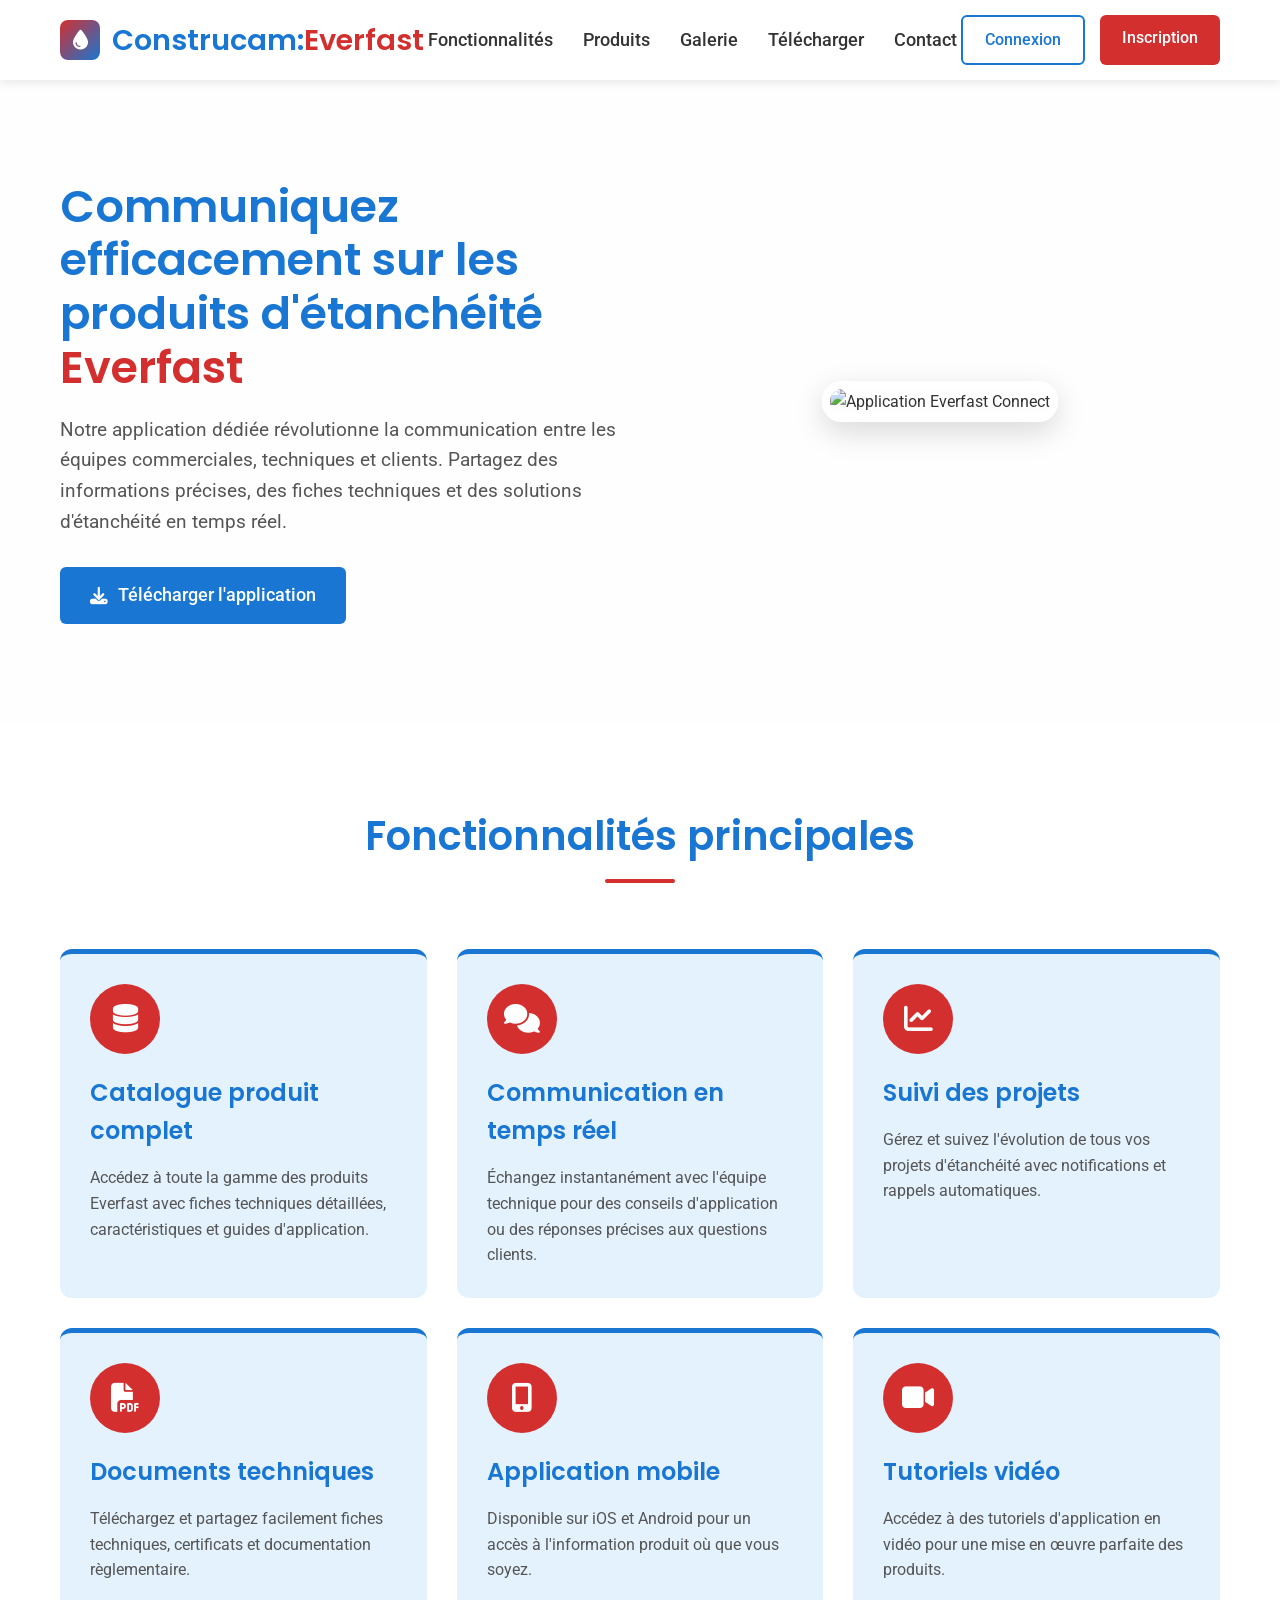
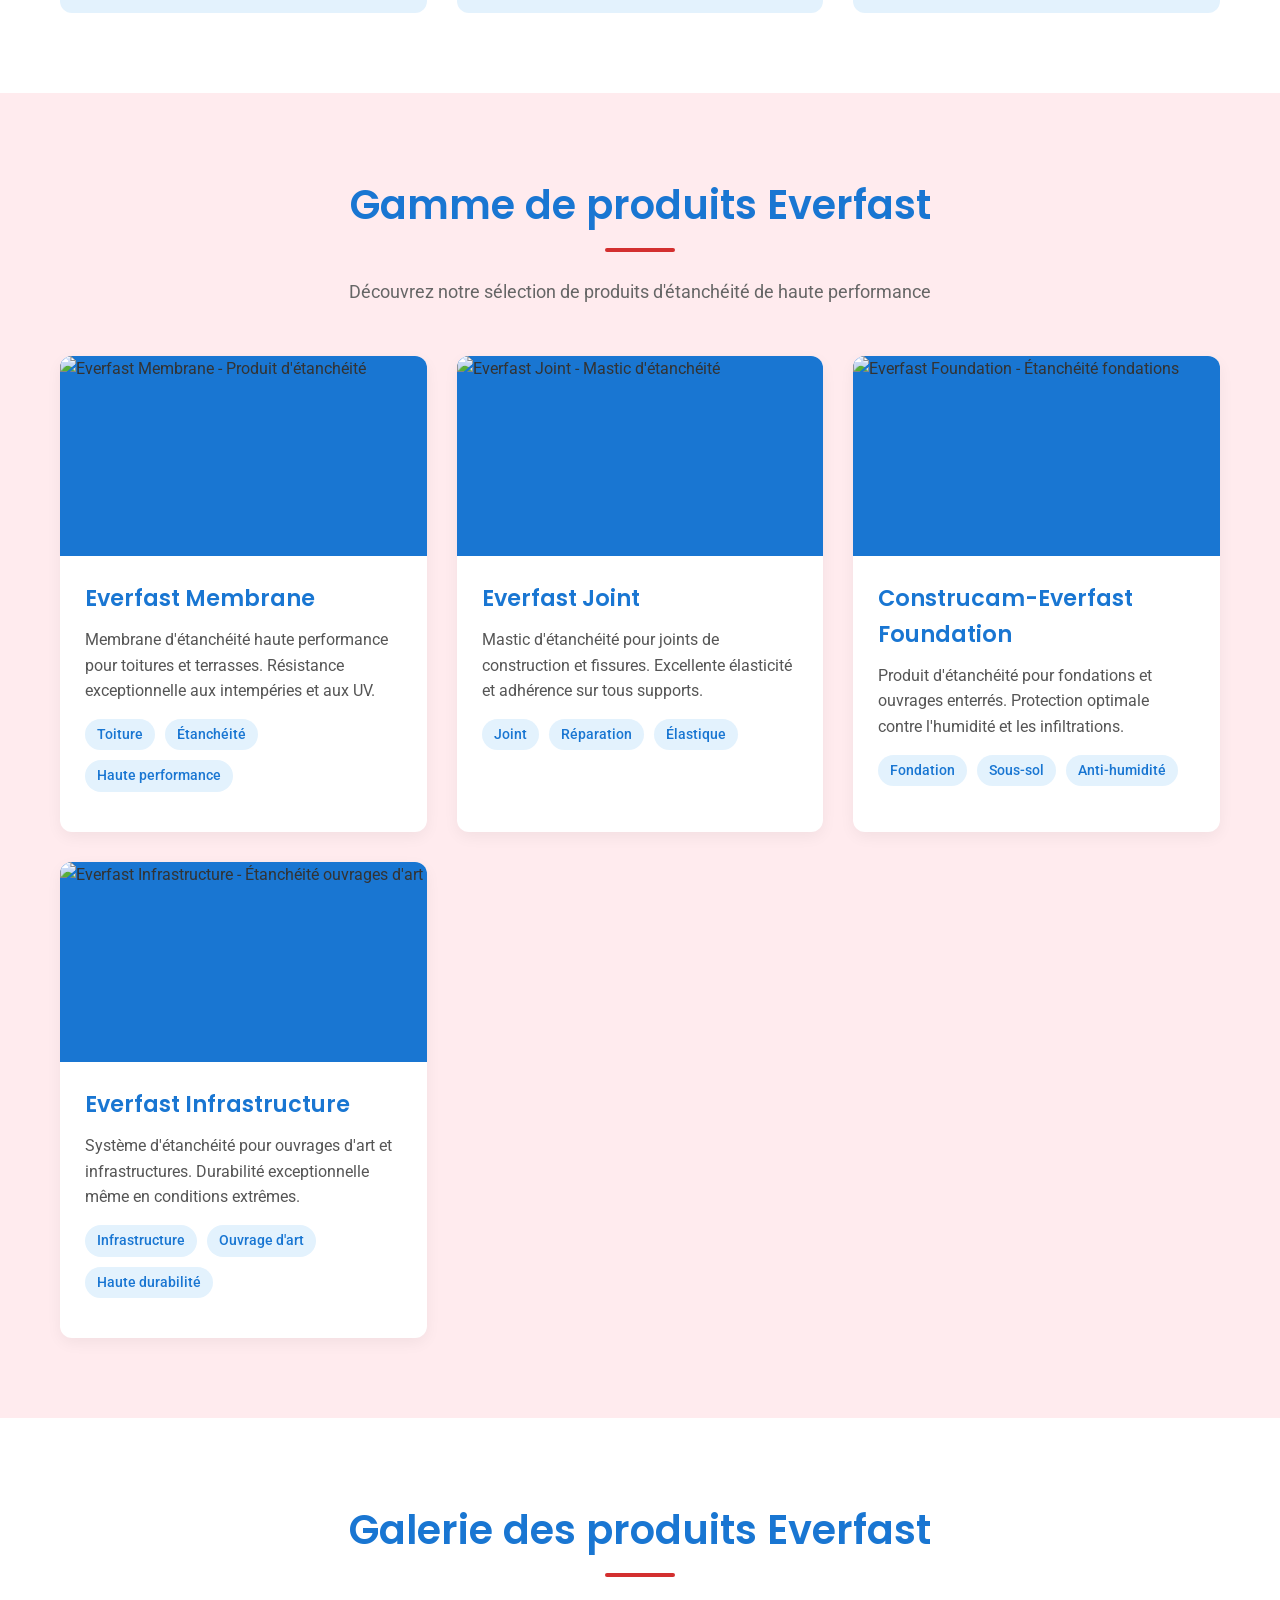
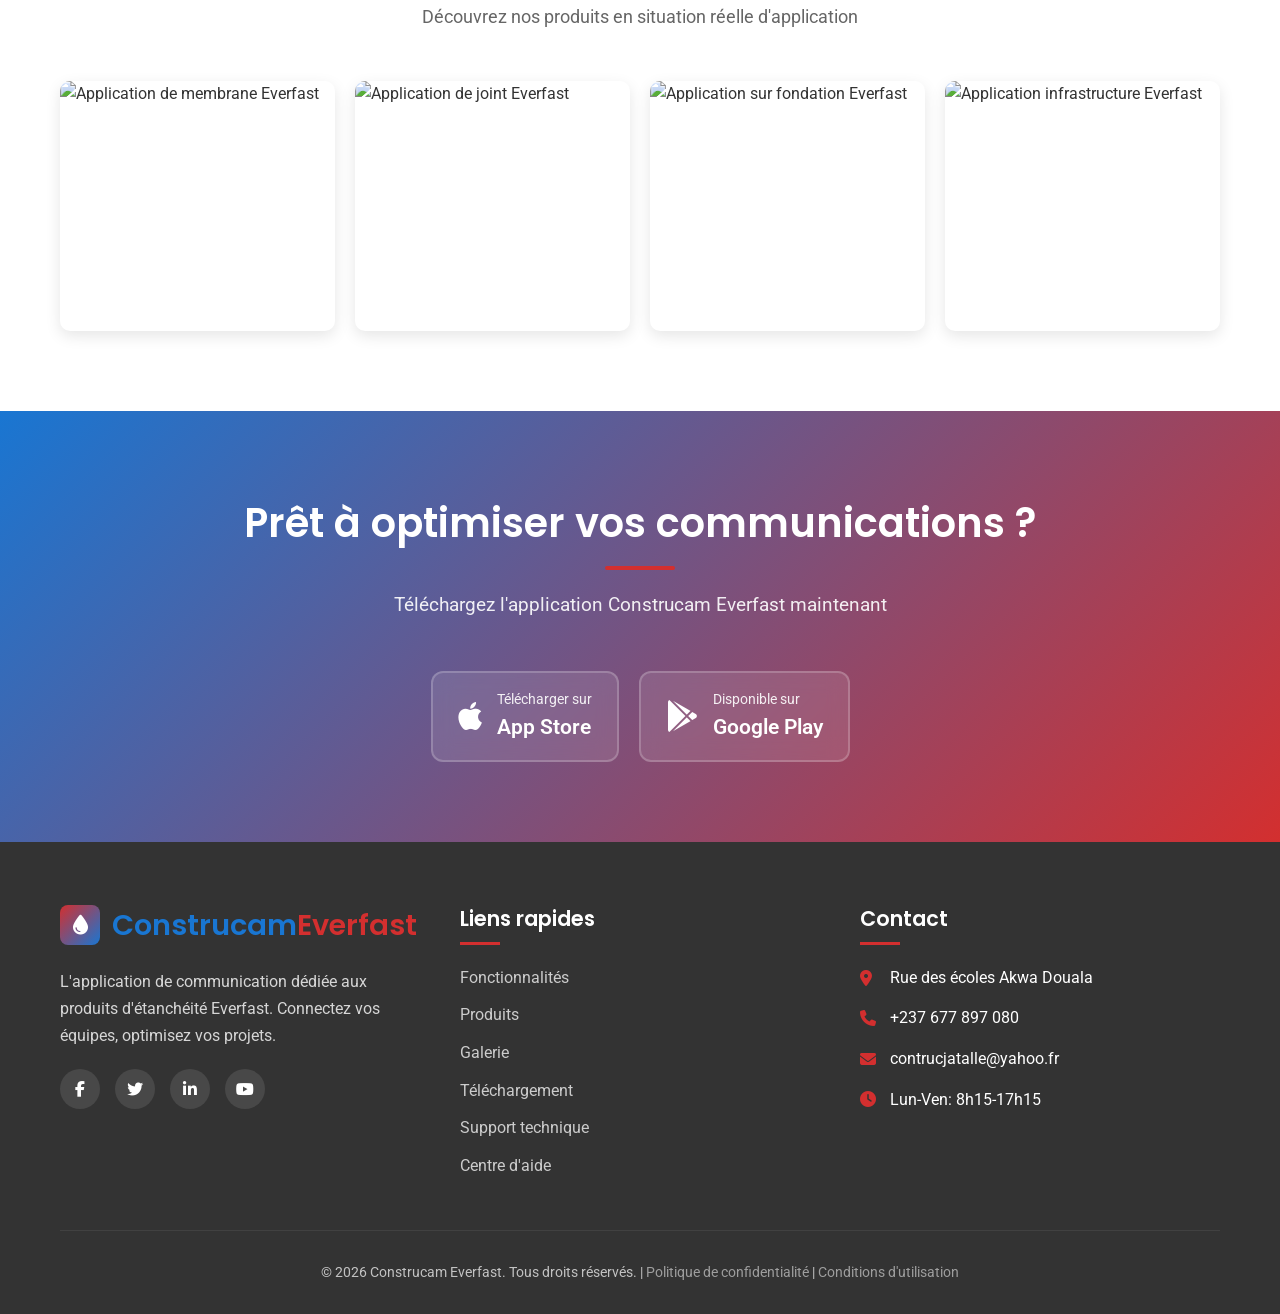
==== index.html @ f78582ef "Update index.html" ====
<!DOCTYPE html>
<html lang="fr">
<head>
    <meta charset="UTF-8">
    <meta name="viewport" content="width=device-width, initial-scale=1.0">
    <meta name="description" content="Plateforme de communication dédiée aux produits d'étanchéité Everfast">
    <title>Construcam Everfast - Plateforme de Communication</title>
    <link rel="stylesheet" href="https://cdnjs.cloudflare.com/ajax/libs/font-awesome/6.4.0/css/all.min.css">
    <link href="https://fonts.googleapis.com/css2?family=Poppins:wght@300;400;500;600;700&family=Roboto:wght@300;400;500;700&display=swap" rel="stylesheet">
    <link rel="stylesheet" href="style.css">
</head>
<body>
    <!-- Header -->
    <header>
        <div class="container">
            <div class="header-content">
                <div class="logo">
                    <div class="logo-icon">
                        <i class="fas fa-tint"></i>
                    </div>
                    <div class="logo-text">
                        <h1>Construcam:<span>Everfast</span></h1>
                    </div>
                </div>
                
                <nav>
                    <ul>
                        <li><a href="#features">Fonctionnalités</a></li>
                        <li><a href="#products">Produits</a></li>
                        <li><a href="#gallery">Galerie</a></li>
                        <li><a href="#download">Télécharger</a></li>
                        <li><a href="#contact">Contact</a></li>
                    </ul>
                </nav>
                
                <div class="auth-buttons">
                    <a href="#" class="btn btn-login">Connexion</a>
                    <a href="#" class="btn btn-register">Inscription</a>
                </div>
            </div>
        </div>
    </header>

    <!-- Hero Section -->
    <section class="hero" id="hero">
        <div class="container">
            <div class="hero-content">
                <div class="hero-text">
                    <h2>Communiquez efficacement sur les produits d'étanchéité <span>Everfast</span></h2>
                    <p>Notre application dédiée révolutionne la communication entre les équipes commerciales, techniques et clients. Partagez des informations précises, des fiches techniques et des solutions d'étanchéité en temps réel.</p>
                    <a href="#download" class="btn btn-download">
                        <i class="fas fa-download"></i> Télécharger l'application
                    </a>
                </div>
                <div class="hero-image">
                    <img src="https://images.unsplash.com/photo-1551650975-87deedd944c3?ixlib=rb-4.0.3&auto=format&fit=crop&w=600&q=80" alt="Application Everfast Connect" class="app-mockup">
                </div>
            </div>
        </div>
    </section>

    <!-- Features Section -->
    <section class="features" id="features">
        <div class="container">
            <div class="section-title">
                <h2>Fonctionnalités principales</h2>
            </div>
            
            <div class="features-grid">
                <div class="feature-card">
                    <div class="feature-icon">
                        <i class="fas fa-database"></i>
                    </div>
                    <h3>Catalogue produit complet</h3>
                    <p>Accédez à toute la gamme des produits Everfast avec fiches techniques détaillées, caractéristiques et guides d'application.</p>
                </div>
                
                <div class="feature-card">
                    <div class="feature-icon">
                        <i class="fas fa-comments"></i>
                    </div>
                    <h3>Communication en temps réel</h3>
                    <p>Échangez instantanément avec l'équipe technique pour des conseils d'application ou des réponses précises aux questions clients.</p>
                </div>
                
                <div class="feature-card">
                    <div class="feature-icon">
                        <i class="fas fa-chart-line"></i>
                    </div>
                    <h3>Suivi des projets</h3>
                    <p>Gérez et suivez l'évolution de tous vos projets d'étanchéité avec notifications et rappels automatiques.</p>
                </div>
                
                <div class="feature-card">
                    <div class="feature-icon">
                        <i class="fas fa-file-pdf"></i>
                    </div>
                    <h3>Documents techniques</h3>
                    <p>Téléchargez et partagez facilement fiches techniques, certificats et documentation règlementaire.</p>
                </div>
                
                <div class="feature-card">
                    <div class="feature-icon">
                        <i class="fas fa-mobile-alt"></i>
                    </div>
                    <h3>Application mobile</h3>
                    <p>Disponible sur iOS et Android pour un accès à l'information produit où que vous soyez.</p>
                </div>
                
                <div class="feature-card">
                    <div class="feature-icon">
                        <i class="fas fa-video"></i>
                    </div>
                    <h3>Tutoriels vidéo</h3>
                    <p>Accédez à des tutoriels d'application en vidéo pour une mise en œuvre parfaite des produits.</p>
                </div>
            </div>
        </div>
    </section>

    <!-- Products Section -->
<section class="products" id="products">
    <div class="container">
        <div class="section-title">
            <h2>Gamme de produits Everfast</h2>
            <p>Découvrez notre sélection de produits d'étanchéité de haute performance</p>
        </div>
        
        <div class="products-grid">
            <!-- Produit 1 -->
            <div class="product-card">
                <div class="product-image">
                    <img src="images/product/product1.jpg" alt="Everfast Membrane - Produit d'étanchéité">
                </div>
                <div class="product-content">
                    <h3>Everfast Membrane</h3>
                    <p>Membrane d'étanchéité haute performance pour toitures et terrasses. Résistance exceptionnelle aux intempéries et aux UV.</p>
                    <div class="product-tags">
                        <span class="tag">Toiture</span>
                        <span class="tag">Étanchéité</span>
                        <span class="tag">Haute performance</span>
                    </div>
                </div>
            </div>
            
            <!-- Produit 2 -->
            <div class="product-card">
                <div class="product-image">
                    <img src="images/product/product2.jpg" alt="Everfast Joint - Mastic d'étanchéité">
                </div>
                <div class="product-content">
                    <h3>Everfast Joint</h3>
                    <p>Mastic d'étanchéité pour joints de construction et fissures. Excellente élasticité et adhérence sur tous supports.</p>
                    <div class="product-tags">
                        <span class="tag">Joint</span>
                        <span class="tag">Réparation</span>
                        <span class="tag">Élastique</span>
                    </div>
                </div>
            </div>
            
            <!-- Produit 3 -->
            <div class="product-card">
                <div class="product-image">
                    <img src="images/product/product3.jpg" alt="Everfast Foundation - Étanchéité fondations">
                </div>
                <div class="product-content">
                    <h3>Construcam-Everfast Foundation</h3>
                    <p>Produit d'étanchéité pour fondations et ouvrages enterrés. Protection optimale contre l'humidité et les infiltrations.</p>
                    <div class="product-tags">
                        <span class="tag">Fondation</span>
                        <span class="tag">Sous-sol</span>
                        <span class="tag">Anti-humidité</span>
                    </div>
                </div>
            </div>
        <!-- Produit 4 -->
            <div class="product-card">
                <div class="product-image">
                    <img src="images/product/product4.jpg" alt="Everfast Infrastructure - Étanchéité ouvrages d'art">
                </div>
                <div class="product-content">
                    <h3>Everfast Infrastructure</h3>
                    <p>Système d'étanchéité pour ouvrages d'art et infrastructures. Durabilité exceptionnelle même en conditions extrêmes.</p>
                    <div class="product-tags">
                        <span class="tag">Infrastructure</span>
                        <span class="tag">Ouvrage d'art</span>
                        <span class="tag">Haute durabilité</span>
                    </div>
                </div>
            </div>
        </div>
    </div>
</section>

   <!-- Gallery Section -->
    <section class="gallery" id="gallery">
        <div class="container">
            <div class="section-title">
                <h2>Galerie des produits Everfast</h2>
                <p>Découvrez nos produits en situation réelle d'application</p>
            </div>
            
            <div class="gallery-grid">
                <div class="gallery-item">
                    <!-- REMPLACEZ CETTE URL PAR VOTRE IMAGE 1 (vue d'application) -->
                    <img src="images/application1-everfast.jpg" alt="Application de membrane Everfast">
                    <div class="gallery-overlay">
                        <h4>Application sur toiture</h4>
                        <p>Membrane Everfast en application professionnelle</p>
                    </div>
                </div>
                
                <div class="gallery-item">
                    <!-- REMPLACEZ CETTE URL PAR VOTRE IMAGE 2 (vue d'application) -->
                    <img src="images/application2-everfast.jpg" alt="Application de joint Everfast">
                    <div class="gallery-overlay">
                        <h4>Étanchéité de joints</h4>
                        <p>Produit Everfast Joint en application</p>
                    </div>
                </div>
                
                <div class="gallery-item">
                    <!-- REMPLACEZ CETTE URL PAR VOTRE IMAGE 3 (vue d'application) -->
                    <img src="images/application3-everfast.jpg" alt="Application sur fondation Everfast">
                    <div class="gallery-overlay">
                        <h4>Protection de fondations</h4>
                        <p>Everfast Foundation appliqué sur mur enterré</p>
                    </div>
                </div>
                
                <div class="gallery-item">
                    <!-- REMPLACEZ CETTE URL PAR VOTRE IMAGE 4 (vue d'application) -->
                    <img src="images/application4-everfast.jpg" alt="Application infrastructure Everfast">
                    <div class="gallery-overlay">
                        <h4>Ouvrage d'art</h4>
                        <p>Everfast Infrastructure sur pont</p>
                    </div>
                </div>
            </div>
        </div>
    </section>

    <!-- CTA Section -->
    <section class="cta" id="download">
        <div class="container">
            <div class="section-title">
                <h2 style="color: white;">Prêt à optimiser vos communications ?</h2>
                <p style="color: white;">Téléchargez l'application Construcam Everfast maintenant</p>
            </div>
            
            <div class="download-buttons">
                <a href="#" class="store-btn">
                    <i class="fab fa-apple"></i>
                    <div>
                        <span>Télécharger sur</span>
                        <strong>App Store</strong>
                    </div>
                </a>
                <a href="#" class="store-btn">
                    <i class="fab fa-google-play"></i>
                    <div>
                        <span>Disponible sur</span>
                        <strong>Google Play</strong>
                    </div>
                </a>
            </div>
        </div>
    </section>

    <!-- Footer -->
    <footer id="contact">
        <div class="container">
            <div class="footer-content">
                <div class="footer-logo">
                    <div class="logo">
                        <div class="logo-icon">
                            <i class="fas fa-tint"></i>
                        </div>
                        <div class="logo-text">
                            <h1>Construcam<span>Everfast</span></h1>
                        </div>
                    </div>
                    <p>L'application de communication dédiée aux produits d'étanchéité Everfast. Connectez vos équipes, optimisez vos projets.</p>
                    <div class="social-icons">
                        <a href="#" class="social-icon"><i class="fab fa-facebook-f"></i></a>
                        <a href="#" class="social-icon"><i class="fab fa-twitter"></i></a>
                        <a href="#" class="social-icon"><i class="fab fa-linkedin-in"></i></a>
                        <a href="#" class="social-icon"><i class="fab fa-youtube"></i></a>
                    </div>
                </div>
                
                <div class="footer-links">
                    <h3>Liens rapides</h3>
                    <ul>
                        <li><a href="#features">Fonctionnalités</a></li>
                        <li><a href="#products">Produits</a></li>
                        <li><a href="#gallery">Galerie</a></li>
                        <li><a href="#download">Téléchargement</a></li>
                        <li><a href="#">Support technique</a></li>
                        <li><a href="#">Centre d'aide</a></li>
                    </ul>
                </div>
                
                <div class="footer-contact">
                    <h3>Contact</h3>
                    <p><i class="fas fa-map-marker-alt"></i> Rue des écoles Akwa Douala</p>
                    <p><i class="fas fa-phone"></i> +237 677 897 080</p>
                    <p><i class="fas fa-envelope"></i> contrucjatalle@yahoo.fr</p>
                    <p><i class="fas fa-clock"></i> Lun-Ven: 8h15-17h15</p>
                </div>
            </div>
            
            <div class="copyright">
                <p>&copy; 2026 Construcam Everfast. Tous droits réservés. | <a href="#">Politique de confidentialité</a> | <a href="#">Conditions d'utilisation</a></p>
            </div>
        </div>
    </footer>

    <script src="script.js"></script>
</body>
</html>
---- style.css ----
:root {
    --everfast-red: #d32f2f;
    --everfast-blue: #1976d2;
    --everfast-white: #ffffff;
    --everfast-light-blue: #e3f2fd;
    --everfast-gray: #f5f5f5;
    --everfast-dark: #333333;
    --everfast-light-red: #ffebee;
    --everfast-shadow: 0 2px 10px rgba(0, 0, 0, 0.1);
}

* {
    margin: 0;
    padding: 0;
    box-sizing: border-box;
}

html {
    scroll-behavior: smooth;
}

body {
    font-family: 'Roboto', sans-serif;
    line-height: 1.6;
    color: var(--everfast-dark);
    background-color: var(--everfast-gray);
}

h1, h2, h3, h4 {
    font-family: 'Poppins', sans-serif;
    font-weight: 600;
    margin-bottom: 1rem;
}

.container {
    width: 100%;
    max-width: 1200px;
    margin: 0 auto;
    padding: 0 20px;
}

/* Header Styles */
header {
    background-color: var(--everfast-white);
    box-shadow: var(--everfast-shadow);
    position: sticky;
    top: 0;
    z-index: 1000;
    transition: box-shadow 0.3s ease;
}

.header-content {
    display: flex;
    justify-content: space-between;
    align-items: center;
    padding: 15px 0;
}

.logo {
    display: flex;
    align-items: center;
    gap: 12px;
}

.logo-icon {
    width: 40px;
    height: 40px;
    background: linear-gradient(135deg, var(--everfast-red) 0%, var(--everfast-blue) 100%);
    border-radius: 8px;
    display: flex;
    align-items: center;
    justify-content: center;
    color: var(--everfast-white);
    font-weight: bold;
    font-size: 20px;
}

.logo-text h1 {
    font-size: 1.8rem;
    margin-bottom: 0;
    color: var(--everfast-blue);
}

.logo-text span {
    color: var(--everfast-red);
}

nav ul {
    display: flex;
    list-style: none;
    gap: 30px;
}

nav a {
    text-decoration: none;
    color: var(--everfast-dark);
    font-weight: 500;
    transition: color 0.3s;
    font-size: 1.1rem;
    position: relative;
}

nav a::after {
    content: '';
    position: absolute;
    width: 0;
    height: 2px;
    background: var(--everfast-red);
    left: 0;
    bottom: -5px;
    transition: width 0.3s;
}

nav a:hover::after {
    width: 100%;
}

nav a:hover {
    color: var(--everfast-red);
}

.auth-buttons {
    display: flex;
    gap: 15px;
}

.btn {
    padding: 10px 22px;
    border-radius: 6px;
    font-weight: 500;
    cursor: pointer;
    transition: all 0.3s;
    font-size: 1rem;
    border: none;
    text-decoration: none;
    display: inline-block;
    text-align: center;
}

.btn-login {
    background-color: transparent;
    color: var(--everfast-blue);
    border: 2px solid var(--everfast-blue);
}

.btn-login:hover {
    background-color: var(--everfast-blue);
    color: var(--everfast-white);
}

.btn-register {
    background-color: var(--everfast-red);
    color: var(--everfast-white);
}

.btn-register:hover {
    background-color: #b71c1c;
    transform: translateY(-2px);
}

/* Hero Section */
.hero {
    background: linear-gradient(rgba(255, 255, 255, 0.95), rgba(255, 255, 255, 0.95)), url('https://images.unsplash.com/photo-1581094794329-c8112a89af12?ixlib=rb-4.0.3&auto=format&fit=crop&w=1920&q=80');
    background-size: cover;
    background-position: center;
    padding: 100px 0;
}

.hero-content {
    display: flex;
    align-items: center;
    justify-content: space-between;
    gap: 40px;
}

.hero-text {
    flex: 1;
}

.hero-text h2 {
    font-size: 2.8rem;
    color: var(--everfast-blue);
    line-height: 1.2;
    margin-bottom: 20px;
}

.hero-text h2 span {
    color: var(--everfast-red);
}

.hero-text p {
    font-size: 1.2rem;
    color: #555;
    margin-bottom: 30px;
    max-width: 600px;
}

.hero-image {
    flex: 1;
    text-align: center;
}

.app-mockup {
    max-width: 100%;
    border-radius: 20px;
    box-shadow: 0 10px 30px rgba(0, 0, 0, 0.15);
    border: 8px solid var(--everfast-white);
    transition: transform 0.3s ease;
}

.app-mockup:hover {
    transform: scale(1.02);
}

.btn-download {
    background-color: var(--everfast-blue);
    color: var(--everfast-white);
    font-size: 1.1rem;
    padding: 14px 30px;
    display: inline-flex;
    align-items: center;
    gap: 10px;
}

.btn-download:hover {
    background-color: #1565c0;
    transform: translateY(-3px);
    box-shadow: 0 5px 15px rgba(25, 118, 210, 0.3);
}

/* Features Section */
.features {
    padding: 80px 0;
    background-color: var(--everfast-white);
}

.section-title {
    text-align: center;
    margin-bottom: 50px;
}

.section-title h2 {
    font-size: 2.5rem;
    color: var(--everfast-blue);
    position: relative;
    display: inline-block;
    padding-bottom: 15px;
}

.section-title h2::after {
    content: '';
    position: absolute;
    width: 70px;
    height: 4px;
    background-color: var(--everfast-red);
    bottom: 0;
    left: 50%;
    transform: translateX(-50%);
    border-radius: 2px;
}

.section-title p {
    color: #666;
    font-size: 1.1rem;
    max-width: 600px;
    margin: 10px auto 0;
}

.features-grid {
    display: grid;
    grid-template-columns: repeat(auto-fit, minmax(300px, 1fr));
    gap: 30px;
}

.feature-card {
    background-color: var(--everfast-light-blue);
    padding: 30px;
    border-radius: 12px;
    transition: all 0.3s ease;
    border-top: 5px solid var(--everfast-blue);
    opacity: 0;
    transform: translateY(20px);
}

.feature-card.animate {
    opacity: 1;
    transform: translateY(0);
}

.feature-card:hover {
    transform: translateY(-10px);
    box-shadow: 0 15px 30px rgba(0, 0, 0, 0.1);
}

.feature-icon {
    width: 70px;
    height: 70px;
    background-color: var(--everfast-red);
    border-radius: 50%;
    display: flex;
    align-items: center;
    justify-content: center;
    margin-bottom: 20px;
    color: var(--everfast-white);
    font-size: 1.8rem;
    transition: transform 0.3s ease;
}

.feature-card:hover .feature-icon {
    transform: scale(1.1) rotate(5deg);
}

.feature-card h3 {
    color: var(--everfast-blue);
    font-size: 1.5rem;
    margin-bottom: 15px;
}

.feature-card p {
    color: #555;
}

/* Products Section */
.products {
    padding: 80px 0;
    background-color: var(--everfast-light-red);
}

.products h2 {
    color: var(--everfast-blue);
}

.products-grid {
    display: grid;
    grid-template-columns: repeat(auto-fit, minmax(280px, 1fr));
    gap: 30px;
}

.product-card {
    background-color: var(--everfast-white);
    border-radius: 12px;
    overflow: hidden;
    box-shadow: 0 5px 15px rgba(0, 0, 0, 0.05);
    transition: all 0.3s ease;
    opacity: 0;
    transform: translateY(20px);
}

.product-card.animate {
    opacity: 1;
    transform: translateY(0);
}

.product-card:hover {
    transform: translateY(-10px);
    box-shadow: 0 20px 40px rgba(0, 0, 0, 0.1);
}

.product-image {
    height: 200px;
    background-color: var(--everfast-blue);
    display: flex;
    align-items: center;
    justify-content: center;
    overflow: hidden;
}

.product-image img {
    width: 100%;
    height: 100%;
    object-fit: cover;
    transition: transform 0.5s ease;
}

.product-card:hover .product-image img {
    transform: scale(1.1);
}

.product-content {
    padding: 25px;
}

.product-content h3 {
    color: var(--everfast-blue);
    font-size: 1.4rem;
    margin-bottom: 10px;
}

.product-content p {
    color: #555;
    margin-bottom: 15px;
}

.product-tags {
    display: flex;
    gap: 10px;
    margin: 15px 0;
    flex-wrap: wrap;
}

.tag {
    padding: 5px 12px;
    background-color: var(--everfast-light-blue);
    color: var(--everfast-blue);
    border-radius: 20px;
    font-size: 0.85rem;
    font-weight: 500;
    transition: all 0.3s ease;
}

.tag:hover {
    background-color: var(--everfast-blue);
    color: white;
}

/* Gallery Section */
.gallery {
    padding: 80px 0;
    background-color: var(--everfast-white);
}

.gallery-grid {
    display: grid;
    grid-template-columns: repeat(auto-fit, minmax(250px, 1fr));
    gap: 20px;
}

.gallery-item {
    border-radius: 10px;
    overflow: hidden;
    box-shadow: 0 5px 15px rgba(0, 0, 0, 0.1);
    transition: all 0.3s ease;
    position: relative;
    opacity: 0;
    transform: translateY(20px);
}

.gallery-item.animate {
    opacity: 1;
    transform: translateY(0);
}

.gallery-item:hover {
    transform: translateY(-5px);
    box-shadow: 0 15px 30px rgba(0, 0, 0, 0.2);
}

.gallery-item img {
    width: 100%;
    height: 250px;
    object-fit: cover;
    display: block;
    transition: transform 0.5s ease;
}

.gallery-item:hover img {
    transform: scale(1.05);
}

.gallery-overlay {
    position: absolute;
    bottom: 0;
    left: 0;
    right: 0;
    background: linear-gradient(transparent, rgba(25, 118, 210, 0.9));
    color: white;
    padding: 20px;
    transform: translateY(100%);
    transition: transform 0.3s ease;
}

.gallery-item:hover .gallery-overlay {
    transform: translateY(0);
}

.gallery-overlay h4 {
    margin-bottom: 5px;
    font-size: 1.2rem;
}

/* CTA Section */
.cta {
    padding: 80px 0;
    background: linear-gradient(135deg, var(--everfast-blue) 0%, var(--everfast-red) 100%);
    color: var(--everfast-white);
    text-align: center;
}

.cta h2 {
    font-size: 2.5rem;
    margin-bottom: 20px;
    color: var(--everfast-white);
}

.cta p {
    font-size: 1.2rem;
    max-width: 700px;
    margin: 0 auto 40px;
    opacity: 0.9;
}

.download-buttons {
    display: flex;
    justify-content: center;
    gap: 20px;
    flex-wrap: wrap;
}

.store-btn {
    display: flex;
    align-items: center;
    gap: 15px;
    background: rgba(255, 255, 255, 0.1);
    border: 2px solid rgba(255, 255, 255, 0.2);
    border-radius: 12px;
    padding: 15px 25px;
    color: white;
    text-decoration: none;
    transition: all 0.3s ease;
    backdrop-filter: blur(10px);
}

.store-btn:hover {
    background: rgba(255, 255, 255, 0.2);
    transform: translateY(-5px);
    border-color: rgba(255, 255, 255, 0.3);
}

.store-btn i {
    font-size: 2rem;
}

.store-btn div {
    display: flex;
    flex-direction: column;
    align-items: flex-start;
}

.store-btn span {
    font-size: 0.9rem;
    opacity: 0.9;
}

.store-btn strong {
    font-size: 1.3rem;
    font-weight: 600;
}

/* Footer */
footer {
    background-color: var(--everfast-dark);
    color: var(--everfast-white);
    padding: 60px 0 30px;
}

.footer-content {
    display: grid;
    grid-template-columns: repeat(auto-fit, minmax(250px, 1fr));
    gap: 40px;
    margin-bottom: 40px;
}

.footer-logo .logo {
    margin-bottom: 20px;
}

.footer-logo p {
    opacity: 0.8;
    margin-top: 15px;
    line-height: 1.7;
}

.footer-links h3, .footer-contact h3 {
    color: var(--everfast-white);
    font-size: 1.3rem;
    margin-bottom: 20px;
    position: relative;
    padding-bottom: 10px;
}

.footer-links h3::after, .footer-contact h3::after {
    content: '';
    position: absolute;
    width: 40px;
    height: 3px;
    background-color: var(--everfast-red);
    bottom: 0;
    left: 0;
}

.footer-links ul {
    list-style: none;
}

.footer-links li {
    margin-bottom: 12px;
}

.footer-links a {
    color: #ccc;
    text-decoration: none;
    transition: all 0.3s ease;
    display: inline-block;
}

.footer-links a:hover {
    color: var(--everfast-white);
    transform: translateX(5px);
}

.footer-contact p {
    margin-bottom: 15px;
    display: flex;
    align-items: center;
    gap: 10px;
}

.footer-contact i {
    color: var(--everfast-red);
    width: 20px;
}

.social-icons {
    display: flex;
    gap: 15px;
    margin-top: 20px;
}

.social-icon {
    width: 40px;
    height: 40px;
    border-radius: 50%;
    background-color: rgba(255, 255, 255, 0.1);
    display: flex;
    align-items: center;
    justify-content: center;
    color: var(--everfast-white);
    text-decoration: none;
    transition: all 0.3s ease;
}

.social-icon:hover {
    background-color: var(--everfast-red);
    transform: translateY(-5px) scale(1.1);
}

.copyright {
    text-align: center;
    padding-top: 30px;
    border-top: 1px solid rgba(255, 255, 255, 0.1);
    opacity: 0.7;
    font-size: 0.9rem;
}

.copyright a {
    color: #ccc;
    text-decoration: none;
    transition: color 0.3s;
}

.copyright a:hover {
    color: var(--everfast-white);
}

/* Responsive Design */
@media (max-width: 992px) {
    .hero-content {
        flex-direction: column;
        text-align: center;
    }
    
    .hero-text p {
        margin: 0 auto 30px;
    }
    
    nav ul {
        gap: 20px;
    }
    
    .download-buttons {
        flex-direction: column;
        align-items: center;
    }
    
    .store-btn {
        width: 100%;
        max-width: 300px;
        justify-content: center;
    }
}

@media (max-width: 768px) {
    .header-content {
        flex-direction: column;
        gap: 20px;
        padding: 20px 0;
    }
    
    nav ul {
        flex-wrap: wrap;
        justify-content: center;
        gap: 15px;
    }
    
    .hero {
        padding: 60px 0;
    }
    
    .hero-text h2 {
        font-size: 2.2rem;
    }
    
    .section-title h2 {
        font-size: 2rem;
    }
    
    .features-grid,
    .products-grid,
    .gallery-grid {
        grid-template-columns: 1fr;
    }
    
    .feature-card,
    .product-card,
    .gallery-item {
        max-width: 500px;
        margin: 0 auto;
    }
}

@media (max-width: 480px) {
    .auth-buttons {
        flex-direction: column;
        width: 100%;
        max-width: 250px;
    }
    
    .btn {
        width: 100%;
        text-align: center;
    }
    
    .hero-text h2 {
        font-size: 1.8rem;
    }
    
    .section-title h2 {
        font-size: 1.8rem;
    }
    
    .footer-content {
        grid-template-columns: 1fr;
        text-align: center;
    }
    
    .footer-links h3::after,
    .footer-contact h3::after {
        left: 50%;
        transform: translateX(-50%);
    }
    
    .footer-contact p {
        justify-content: center;
    }
    
    .social-icons {
        justify-content: center;
    }
}
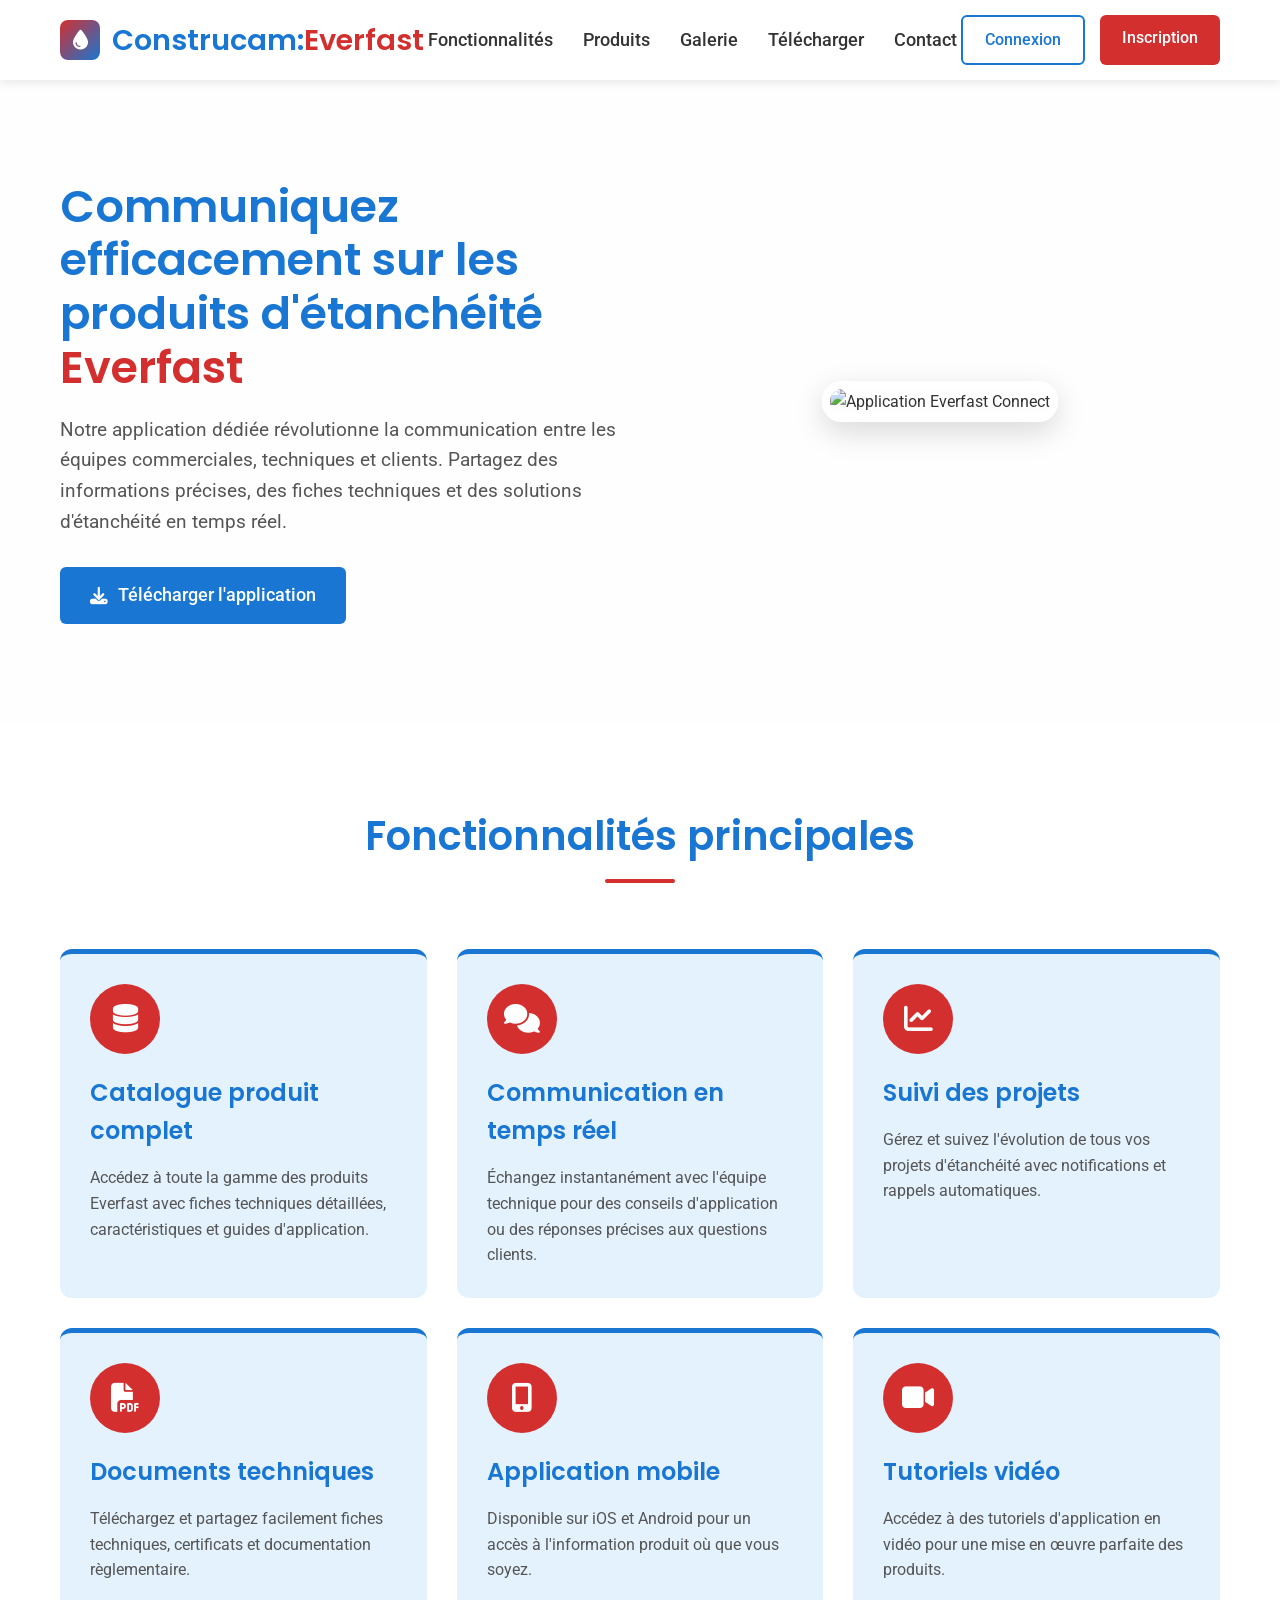
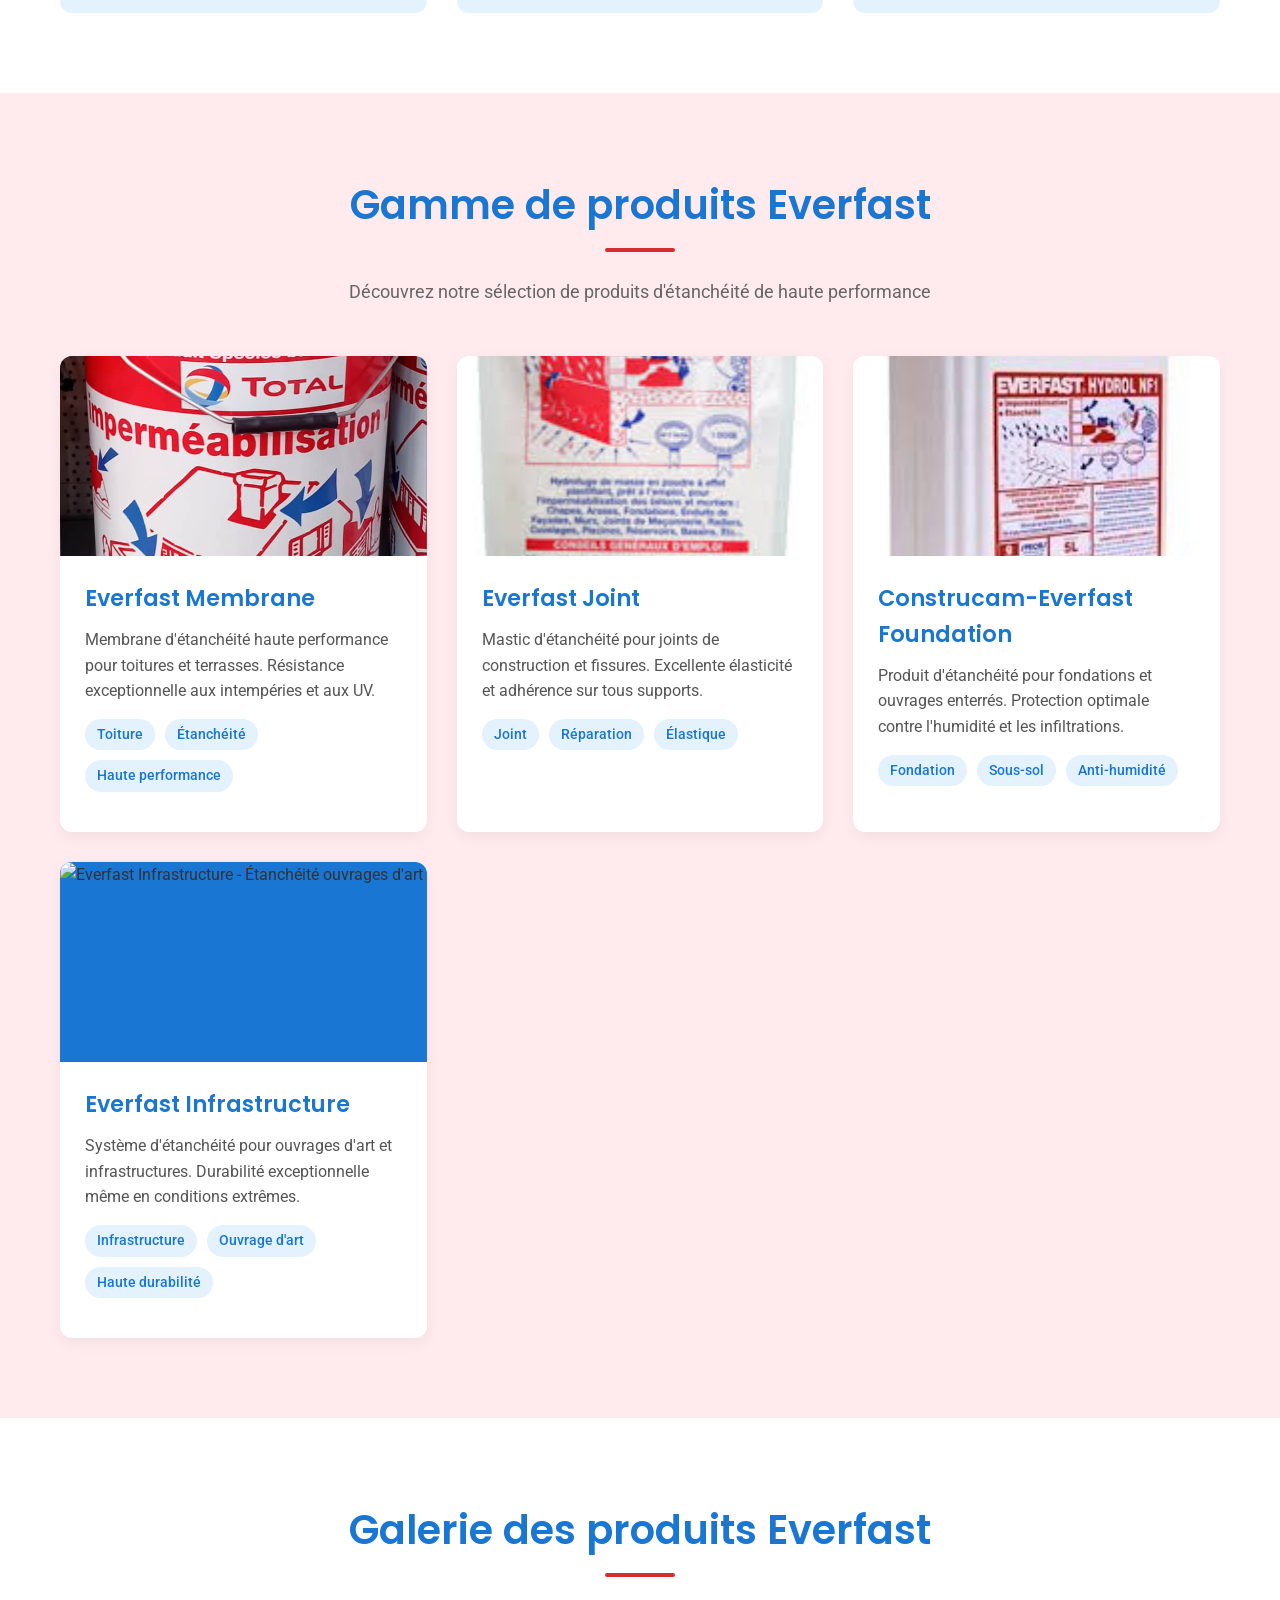
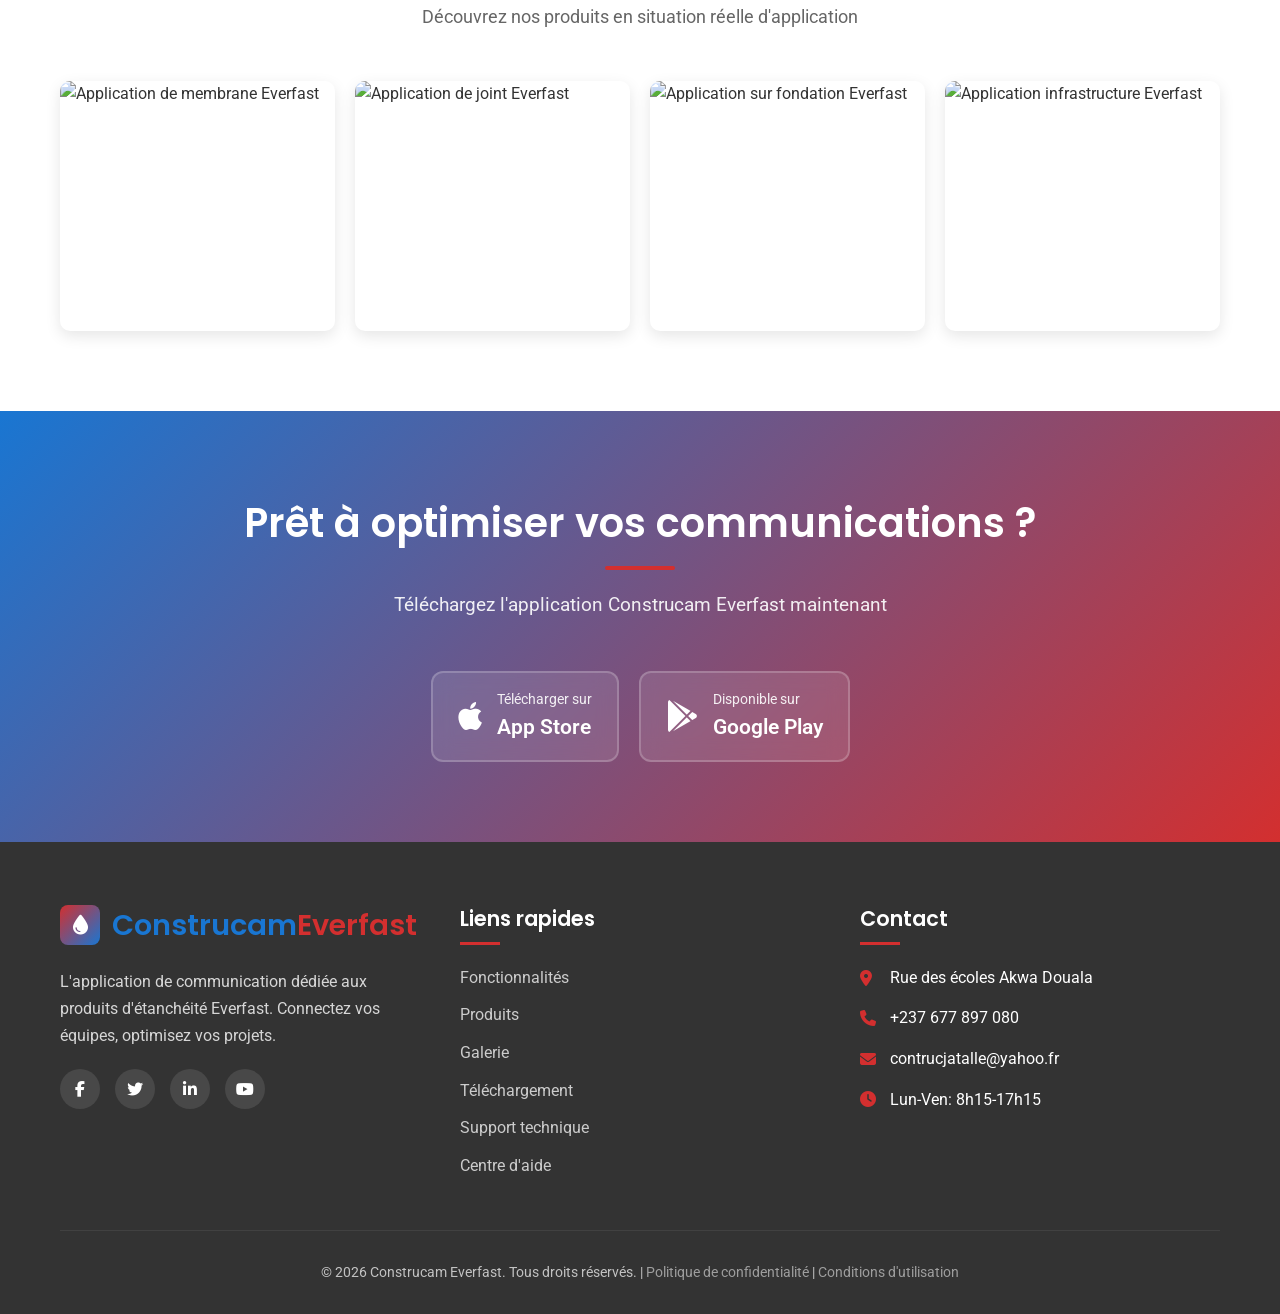
==== commit 088c8294: "Update index.html" ====
--- a/index.html
+++ b/index.html
@@ -130,7 +130,7 @@
             <!-- Produit 1 -->
             <div class="product-card">
                 <div class="product-image">
-                    <img src="images/product/product1.jpg" alt="Everfast Membrane - Produit d'étanchéité">
+                    <img src="images/photo1.jpg" alt="Everfast Membrane - Produit d'étanchéité">
                 </div>
                 <div class="product-content">
                     <h3>Everfast Membrane</h3>
@@ -146,7 +146,7 @@
             <!-- Produit 2 -->
             <div class="product-card">
                 <div class="product-image">
-                    <img src="images/product/product2.jpg" alt="Everfast Joint - Mastic d'étanchéité">
+                    <img src="images/photo2.jpg" alt="Everfast Joint - Mastic d'étanchéité">
                 </div>
                 <div class="product-content">
                     <h3>Everfast Joint</h3>
@@ -162,7 +162,7 @@
             <!-- Produit 3 -->
             <div class="product-card">
                 <div class="product-image">
-                    <img src="images/product/product3.jpg" alt="Everfast Foundation - Étanchéité fondations">
+                    <img src="images/photo3.jpg" alt="Everfast Foundation - Étanchéité fondations">
                 </div>
                 <div class="product-content">
                     <h3>Construcam-Everfast Foundation</h3>
@@ -177,7 +177,7 @@
         <!-- Produit 4 -->
             <div class="product-card">
                 <div class="product-image">
-                    <img src="images/product/product4.jpg" alt="Everfast Infrastructure - Étanchéité ouvrages d'art">
+                    <img src="images/photo4.jpg" alt="Everfast Infrastructure - Étanchéité ouvrages d'art">
                 </div>
                 <div class="product-content">
                     <h3>Everfast Infrastructure</h3>
@@ -320,3 +320,4 @@
     <script src="script.js"></script>
 </body>
 </html>
+
